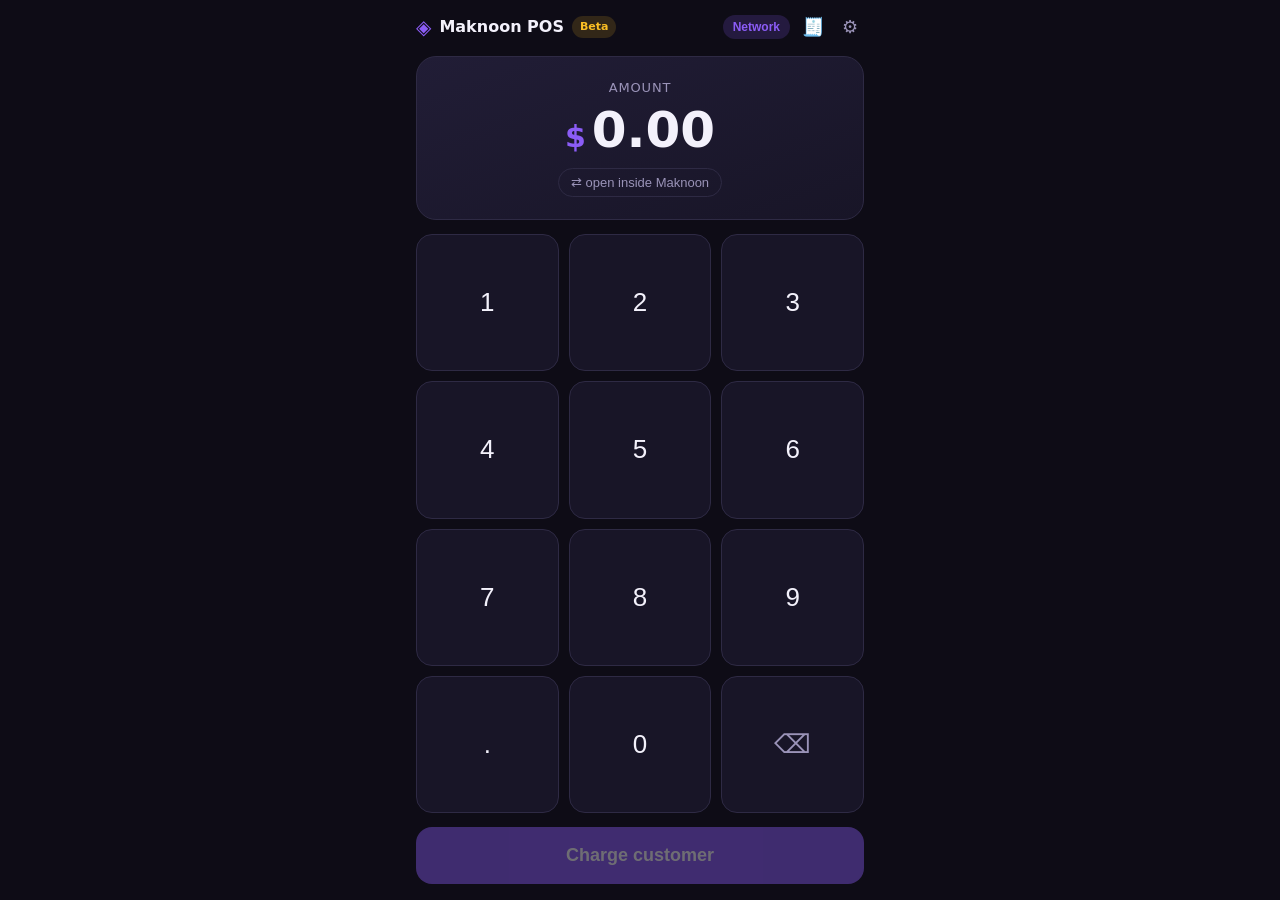
==== apps/pos-demo/index.html @ 11b11994 "Maknoon dApps: POS (Beta 0.1.0) Reference mini-app store for the Maknoon wallet. Ships the cross-dev" ====
<!DOCTYPE html>
<html lang="en">
<head>
  <meta charset="utf-8" />
  <meta name="viewport" content="width=device-width, initial-scale=1, viewport-fit=cover" />
  <title>Maknoon POS</title>
  <link rel="stylesheet" href="styles.css" />
</head>
<body>
  <main class="app">
    <header class="topbar">
      <div class="brand">
        <span class="brand-mark">◈</span>
        <span class="brand-name">Maknoon POS</span>
        <span class="badge badge-beta">Beta</span>
      </div>
      <div class="badges">
        <button id="netChip" class="net-chip">Network</button>
        <button id="receiptsBtn" class="icon-btn" aria-label="Receipts">🧾</button>
        <button id="settingsBtn" class="icon-btn" aria-label="Settings">⚙</button>
      </div>
    </header>

    <section class="amount-panel">
      <div class="amount-label" id="amountLabel">Amount</div>
      <div class="amount-display"><span class="unit" id="unit">$</span><span id="amount">0.00</span></div>
      <button id="flipBtn" class="flip-btn">⇄ <span id="equivalent">enter an amount</span></button>
    </section>

    <section class="keypad" id="keypad">
      <button class="key" data-k="1">1</button>
      <button class="key" data-k="2">2</button>
      <button class="key" data-k="3">3</button>
      <button class="key" data-k="4">4</button>
      <button class="key" data-k="5">5</button>
      <button class="key" data-k="6">6</button>
      <button class="key" data-k="7">7</button>
      <button class="key" data-k="8">8</button>
      <button class="key" data-k="9">9</button>
      <button class="key" data-k=".">.</button>
      <button class="key" data-k="0">0</button>
      <button class="key key-del" data-k="del">⌫</button>
    </section>

    <button id="chargeBtn" class="charge-btn" disabled>Charge customer</button>

    <!-- charge flow / result overlay -->
    <div id="overlay" class="overlay hidden">
      <div class="sheet">
        <div class="steps">
          <div class="step" data-step="verify">
            <span class="step-dot"></span>
            <div class="step-body">
              <div class="step-title">Verify customer</div>
              <div class="step-detail" id="verifyDetail">Identity check</div>
            </div>
            <span class="step-state" data-state="verify">…</span>
          </div>
          <div class="step" data-step="pay">
            <span class="step-dot"></span>
            <div class="step-body">
              <div class="step-title">Take payment</div>
              <div class="step-detail" id="payDetail">On-chain transfer</div>
            </div>
            <span class="step-state" data-state="pay">…</span>
          </div>
        </div>
        <div id="resultBox" class="result-box hidden"></div>
        <div class="sheet-actions">
          <button id="closeOverlay" class="ghost-btn">Close</button>
        </div>
      </div>
    </div>

    <!-- settings overlay -->
    <div id="settingsOverlay" class="overlay hidden">
      <div class="sheet scroll">
        <h2 class="sheet-title">Settings</h2>

        <label class="field">
          <span>Network</span>
          <select id="networkSelect"></select>
        </label>

        <label class="field">
          <span>Receive to</span>
          <select id="addressSelect"></select>
        </label>
        <p class="hint" id="addressHint">Pick one of your wallets or saved addresses.</p>

        <div class="field">
          <span>Verify from customer</span>
          <div class="seg">
            <button class="seg-btn" data-capture="sanctions">Sanctions check</button>
            <button class="seg-btn" data-capture="passport">Passport identity</button>
          </div>
        </div>
        <div id="passportAttrs" class="attrs hidden">
          <label class="chk"><input type="checkbox" value="givenName" checked /> Given name</label>
          <label class="chk"><input type="checkbox" value="familyName" checked /> Family name</label>
          <label class="chk"><input type="checkbox" value="nationality" checked /> Nationality</label>
          <label class="chk"><input type="checkbox" value="dateOfBirth" /> Date of birth</label>
        </div>

        <div class="sheet-actions">
          <button id="saveSettings" class="charge-btn compact">Done</button>
        </div>
      </div>
    </div>

    <!-- receipts overlay -->
    <div id="receiptsOverlay" class="overlay hidden">
      <div class="sheet scroll">
        <h2 class="sheet-title">Receipts</h2>
        <div id="txList" class="tx-list"></div>
        <div class="sheet-actions">
          <button id="closeReceipts" class="ghost-btn">Close</button>
        </div>
      </div>
    </div>
  </main>
  <script src="app.js"></script>
</body>
</html>
---- apps/pos-demo/styles.css ----
:root {
  --bg: #0e0c16;
  --surface: #181527;
  --surface-2: #211d36;
  --line: #2e2a44;
  --text: #f3f1fb;
  --muted: #9a93b8;
  --accent: #8b5cf6;
  --accent-press: #7c3aed;
  --green: #34d399;
  --red: #f87171;
  --amber: #fbbf24;
}

* { box-sizing: border-box; -webkit-tap-highlight-color: transparent; }
html, body { margin: 0; height: 100%; }
body {
  background: var(--bg);
  color: var(--text);
  font: 16px/1.4 -apple-system, system-ui, "SF Pro Text", Segoe UI, Roboto, sans-serif;
  -webkit-user-select: none; user-select: none;
}

.app {
  max-width: 480px; margin: 0 auto; min-height: 100%;
  display: flex; flex-direction: column;
  padding: max(12px, env(safe-area-inset-top)) 16px max(16px, env(safe-area-inset-bottom));
  gap: 14px;
}

.topbar { display: flex; align-items: center; justify-content: space-between; gap: 8px; }
.brand { display: flex; align-items: center; gap: 8px; font-weight: 600; }
.brand-mark { color: var(--accent); font-size: 20px; }
.badges { display: flex; align-items: center; gap: 6px; }
.badge { font-size: 11px; font-weight: 600; padding: 3px 8px; border-radius: 999px; }
.badge-beta { background: rgba(251,191,36,.15); color: var(--amber); }
.net-chip {
  background: rgba(139,92,246,.18); color: var(--accent);
  border: none; border-radius: 999px; padding: 5px 10px;
  font-size: 12px; font-weight: 600; cursor: pointer;
}
.icon-btn { background: none; border: none; color: var(--muted); font-size: 18px; padding: 4px 6px; cursor: pointer; }

.amount-panel {
  background: linear-gradient(160deg, var(--surface-2), var(--surface));
  border: 1px solid var(--line); border-radius: 20px; padding: 22px; text-align: center;
}
.amount-label { color: var(--muted); font-size: 13px; text-transform: uppercase; letter-spacing: .8px; }
.amount-display { font-size: 50px; font-weight: 700; line-height: 1.1; margin-top: 6px; font-variant-numeric: tabular-nums; }
.amount-display .unit { color: var(--accent); font-size: 30px; margin-right: 6px; }
.flip-btn {
  margin-top: 10px; background: none; border: 1px solid var(--line); color: var(--muted);
  border-radius: 999px; padding: 6px 12px; font-size: 13px; cursor: pointer;
}

.keypad { display: grid; grid-template-columns: repeat(3, 1fr); gap: 10px; flex: 1; }
.key {
  background: var(--surface); border: 1px solid var(--line); color: var(--text);
  font-size: 26px; font-weight: 500; border-radius: 16px; padding: 16px 0; cursor: pointer;
  transition: transform .05s ease, background .12s ease;
}
.key:active { background: var(--surface-2); transform: scale(.97); }
.key-del { color: var(--muted); }

.charge-btn {
  background: var(--accent); color: white; border: none; border-radius: 16px;
  font-size: 18px; font-weight: 600; padding: 18px; cursor: pointer;
  transition: background .12s ease, opacity .12s ease;
}
.charge-btn:active { background: var(--accent-press); }
.charge-btn:disabled { opacity: .4; cursor: not-allowed; }
.charge-btn.compact { padding: 13px; font-size: 16px; }

.overlay {
  position: fixed; inset: 0; background: rgba(5,4,10,.66); backdrop-filter: blur(6px);
  display: flex; align-items: flex-end; justify-content: center; z-index: 20;
}
.overlay.hidden { display: none; }
.sheet {
  background: var(--surface); border: 1px solid var(--line); border-radius: 22px 22px 0 0;
  width: 100%; max-width: 480px; padding: 22px 18px max(22px, env(safe-area-inset-bottom));
  animation: rise .22s ease;
}
.sheet.scroll { max-height: 86vh; overflow-y: auto; }
@keyframes rise { from { transform: translateY(24px); opacity: .4; } to { transform: none; opacity: 1; } }
.sheet-title { margin: 0 0 14px; font-size: 18px; }

.steps { display: flex; flex-direction: column; gap: 4px; }
.step { display: flex; align-items: center; gap: 12px; padding: 14px 6px; border-bottom: 1px solid var(--line); }
.step:last-child { border-bottom: none; }
.step-dot { width: 10px; height: 10px; border-radius: 50%; background: var(--line); flex: none; }
.step.active .step-dot { background: var(--accent); box-shadow: 0 0 0 4px rgba(139,92,246,.2); }
.step.ok .step-dot { background: var(--green); }
.step.bad .step-dot { background: var(--red); }
.step-body { flex: 1; }
.step-title { font-weight: 600; font-size: 15px; }
.step-detail { color: var(--muted); font-size: 12px; margin-top: 2px; }
.step-state { color: var(--muted); font-size: 13px; }
.step.ok .step-state { color: var(--green); }
.step.bad .step-state { color: var(--red); }

.result-box { margin-top: 16px; padding: 14px; border-radius: 14px; font-size: 14px; }
.result-box.hidden { display: none; }
.result-box.ok { background: rgba(52,211,153,.12); border: 1px solid rgba(52,211,153,.35); }
.result-box.bad { background: rgba(248,113,113,.12); border: 1px solid rgba(248,113,113,.35); }
.result-box h3 { margin: 0 0 6px; font-size: 15px; }
.result-box .mono { font-family: ui-monospace, SFMono-Regular, Menlo, monospace; font-size: 12px; color: var(--muted); word-break: break-all; }

.sheet-actions { display: flex; gap: 10px; margin-top: 18px; }
.sheet-actions > * { flex: 1; }
.ghost-btn { background: var(--surface-2); border: 1px solid var(--line); color: var(--text); border-radius: 14px; padding: 13px; font-size: 16px; cursor: pointer; }

.field { display: flex; flex-direction: column; gap: 6px; font-size: 13px; color: var(--muted); margin-bottom: 14px; }
.field select {
  background: var(--bg); border: 1px solid var(--line); color: var(--text);
  border-radius: 12px; padding: 12px; font-size: 15px;
}
.hint { color: var(--muted); font-size: 12px; margin: -8px 2px 14px; }

.seg { display: flex; gap: 8px; }
.seg-btn { flex: 1; background: var(--bg); border: 1px solid var(--line); color: var(--muted); border-radius: 12px; padding: 11px; font-size: 14px; cursor: pointer; }
.seg-btn.active { background: rgba(139,92,246,.18); color: var(--accent); border-color: var(--accent); }
.attrs { display: flex; flex-direction: column; gap: 8px; margin-bottom: 14px; }
.attrs.hidden { display: none; }
.chk { display: flex; align-items: center; gap: 8px; font-size: 14px; color: var(--text); }

.tx-list { display: flex; flex-direction: column; gap: 8px; }
.tx-row { background: var(--bg); border: 1px solid var(--line); border-radius: 12px; padding: 12px; }
.tx-top { display: flex; justify-content: space-between; align-items: baseline; }
.tx-amt { font-weight: 600; }
.tx-fiat { color: var(--muted); font-size: 13px; }
.tx-meta { color: var(--muted); font-size: 12px; margin-top: 4px; display: flex; justify-content: space-between; gap: 8px; }
.tx-badge { font-size: 11px; font-weight: 600; padding: 2px 7px; border-radius: 999px; background: rgba(52,211,153,.15); color: var(--green); white-space: nowrap; }
.tx-empty { color: var(--muted); font-size: 14px; text-align: center; padding: 24px 0; }
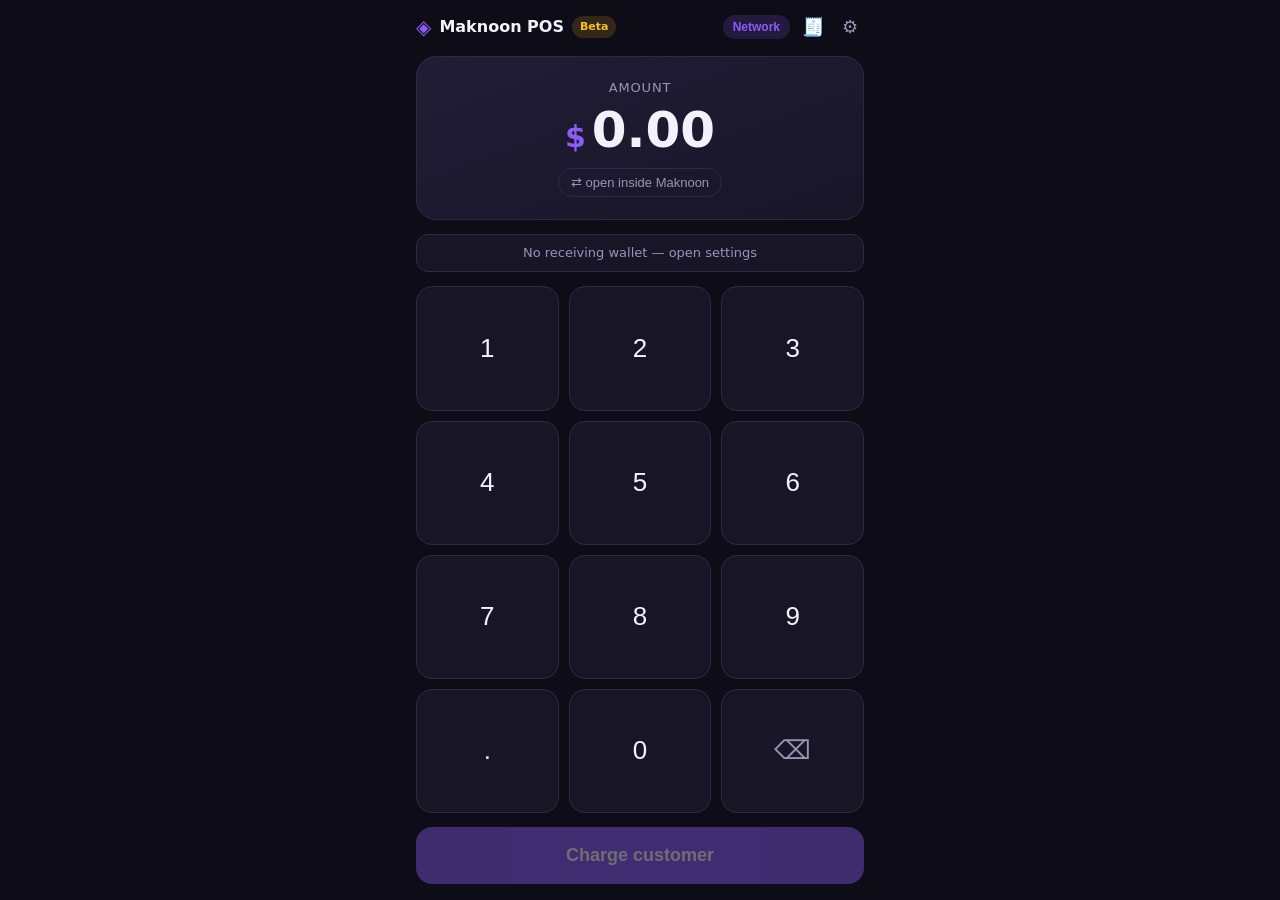
==== commit ce2c4738: "pos-demo: split Network/Chain, show receiving wallet, trim catalog summary - Settings now has two se" ====
--- a/apps/pos-demo/index.html
+++ b/apps/pos-demo/index.html
@@ -26,6 +26,8 @@
       <div class="amount-display"><span class="unit" id="unit">$</span><span id="amount">0.00</span></div>
       <button id="flipBtn" class="flip-btn">⇄ <span id="equivalent">enter an amount</span></button>
     </section>
+
+    <div id="receiveLine" class="receive-line">No receiving wallet — open settings</div>
 
     <section class="keypad" id="keypad">
       <button class="key" data-k="1">1</button>
@@ -83,6 +85,11 @@
         </label>
 
         <label class="field">
+          <span>Chain</span>
+          <select id="chainSelect"></select>
+        </label>
+
+        <label class="field">
           <span>Receive to</span>
           <select id="addressSelect"></select>
         </label>
--- a/apps/pos-demo/styles.css
+++ b/apps/pos-demo/styles.css
@@ -132,3 +132,11 @@
 .tx-meta { color: var(--muted); font-size: 12px; margin-top: 4px; display: flex; justify-content: space-between; gap: 8px; }
 .tx-badge { font-size: 11px; font-weight: 600; padding: 2px 7px; border-radius: 999px; background: rgba(52,211,153,.15); color: var(--green); white-space: nowrap; }
 .tx-empty { color: var(--muted); font-size: 14px; text-align: center; padding: 24px 0; }
+
+.receive-line {
+  text-align: center; font-size: 13px; color: var(--muted);
+  background: var(--surface); border: 1px solid var(--line);
+  border-radius: 12px; padding: 9px 12px;
+}
+.receive-line b { color: var(--text); font-weight: 600; }
+.receive-line .addr { font-family: ui-monospace, SFMono-Regular, Menlo, monospace; color: var(--accent); }
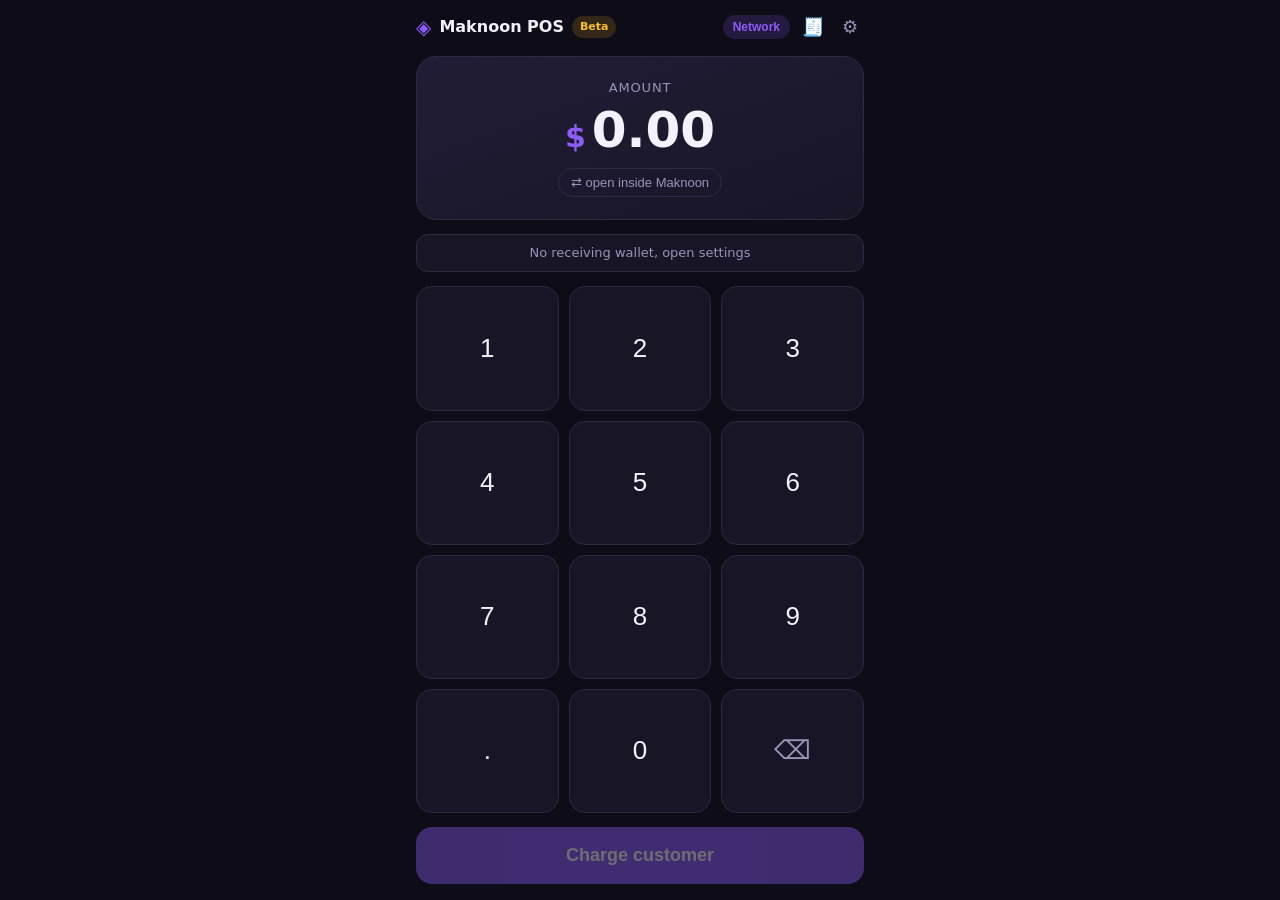
==== commit f1b5b795: "feat(pos): merge pos-demo + pos-demo-beta into a single Point of Sale tile The all-chains Verify & P" ====
--- a/apps/pos-demo/index.html
+++ b/apps/pos-demo/index.html
@@ -27,7 +27,7 @@
       <button id="flipBtn" class="flip-btn">⇄ <span id="equivalent">enter an amount</span></button>
     </section>
 
-    <div id="receiveLine" class="receive-line">No receiving wallet — open settings</div>
+    <div id="receiveLine" class="receive-line">No receiving wallet, open settings</div>
 
     <section class="keypad" id="keypad">
       <button class="key" data-k="1">1</button>
@@ -80,6 +80,11 @@
         <h2 class="sheet-title">Settings</h2>
 
         <label class="field">
+          <span>Store name</span>
+          <input type="text" id="storeName" placeholder="Shown to customers when you verify or charge" autocapitalize="words" />
+        </label>
+
+        <label class="field">
           <span>Network</span>
           <select id="networkSelect"></select>
         </label>
@@ -95,18 +100,33 @@
         </label>
         <p class="hint" id="addressHint">Pick one of your wallets or saved addresses.</p>
 
+        <label class="field" id="assetField">
+          <span>Asset</span>
+          <select id="assetSelect"></select>
+        </label>
+        <p class="hint" id="assetHint">Pick which asset to receive.</p>
+
         <div class="field">
           <span>Verify from customer</span>
-          <div class="seg">
-            <button class="seg-btn" data-capture="sanctions">Sanctions check</button>
-            <button class="seg-btn" data-capture="passport">Passport identity</button>
+          <div id="verifyChecks" class="attrs">
+            <label class="chk"><input type="checkbox" value="sdnScreen" checked /> Sanctions: clean</label>
+            <label class="chk"><input type="checkbox" value="screenFresh" checked /> Screened within 1 year</label>
+            <label class="chk"><input type="checkbox" value="givenName" /> Given name</label>
+            <label class="chk"><input type="checkbox" value="familyName" /> Family name</label>
+            <label class="chk"><input type="checkbox" value="nationality" /> Nationality</label>
+            <label class="chk"><input type="checkbox" value="dateOfBirth" /> Date of birth</label>
+            <label class="chk"><input type="checkbox" value="passportNumber" /> Document number</label>
           </div>
         </div>
-        <div id="passportAttrs" class="attrs hidden">
-          <label class="chk"><input type="checkbox" value="givenName" checked /> Given name</label>
-          <label class="chk"><input type="checkbox" value="familyName" checked /> Family name</label>
-          <label class="chk"><input type="checkbox" value="nationality" checked /> Nationality</label>
-          <label class="chk"><input type="checkbox" value="dateOfBirth" /> Date of birth</label>
+
+        <div class="field">
+          <span>Merchant verification</span>
+          <p class="hint" id="merchantStatus">Checking…</p>
+          <div class="merchant-id-row" id="merchantIdRow" style="display:none">
+            <code class="merchant-id" id="merchantId"></code>
+            <button type="button" id="copyMerchantId" class="copy-btn" aria-label="Copy merchant ID">Copy</button>
+          </div>
+          <a id="requestVerify" class="hint" href="#" style="display:none">Email sales@elabify.com to ask about legal entity verification for a verified badge →</a>
         </div>
 
         <div class="sheet-actions">
--- a/apps/pos-demo/styles.css
+++ b/apps/pos-demo/styles.css
@@ -117,6 +117,21 @@
 }
 .hint { color: var(--muted); font-size: 12px; margin: -8px 2px 14px; }
 
+/* Merchant DID: wrap the long identifier instead of scrolling, with a copy button. */
+.merchant-id-row { display: flex; align-items: flex-start; gap: 8px; margin: -2px 2px 12px; }
+.merchant-id {
+  flex: 1; min-width: 0;
+  font-family: ui-monospace, SFMono-Regular, Menlo, monospace;
+  font-size: 11px; line-height: 1.45; color: var(--muted);
+  word-break: break-all; overflow-wrap: anywhere;
+}
+.copy-btn {
+  flex: 0 0 auto; align-self: flex-start;
+  background: var(--surface-2); border: 1px solid var(--line); color: var(--text);
+  border-radius: 8px; padding: 4px 11px; font-size: 12px; cursor: pointer;
+}
+.copy-btn:active { opacity: .65; }
+
 .seg { display: flex; gap: 8px; }
 .seg-btn { flex: 1; background: var(--bg); border: 1px solid var(--line); color: var(--muted); border-radius: 12px; padding: 11px; font-size: 14px; cursor: pointer; }
 .seg-btn.active { background: rgba(139,92,246,.18); color: var(--accent); border-color: var(--accent); }
@@ -130,6 +145,11 @@
 .tx-amt { font-weight: 600; }
 .tx-fiat { color: var(--muted); font-size: 13px; }
 .tx-meta { color: var(--muted); font-size: 12px; margin-top: 4px; display: flex; justify-content: space-between; gap: 8px; }
+.tx-attrs { margin-top: 8px; border-top: 1px solid var(--line); padding-top: 8px; display: grid; gap: 4px; }
+.tx-attr { display: flex; justify-content: space-between; gap: 12px; font-size: 13px; }
+.tx-attr span:first-child { color: var(--muted); }
+.tx-attr span:last-child { text-align: right; word-break: break-word; }
+.tx-row .mono { font-family: ui-monospace, SFMono-Regular, Menlo, monospace; font-size: 12px; word-break: break-all; margin-top: 6px; }
 .tx-badge { font-size: 11px; font-weight: 600; padding: 2px 7px; border-radius: 999px; background: rgba(52,211,153,.15); color: var(--green); white-space: nowrap; }
 .tx-empty { color: var(--muted); font-size: 14px; text-align: center; padding: 24px 0; }
 
